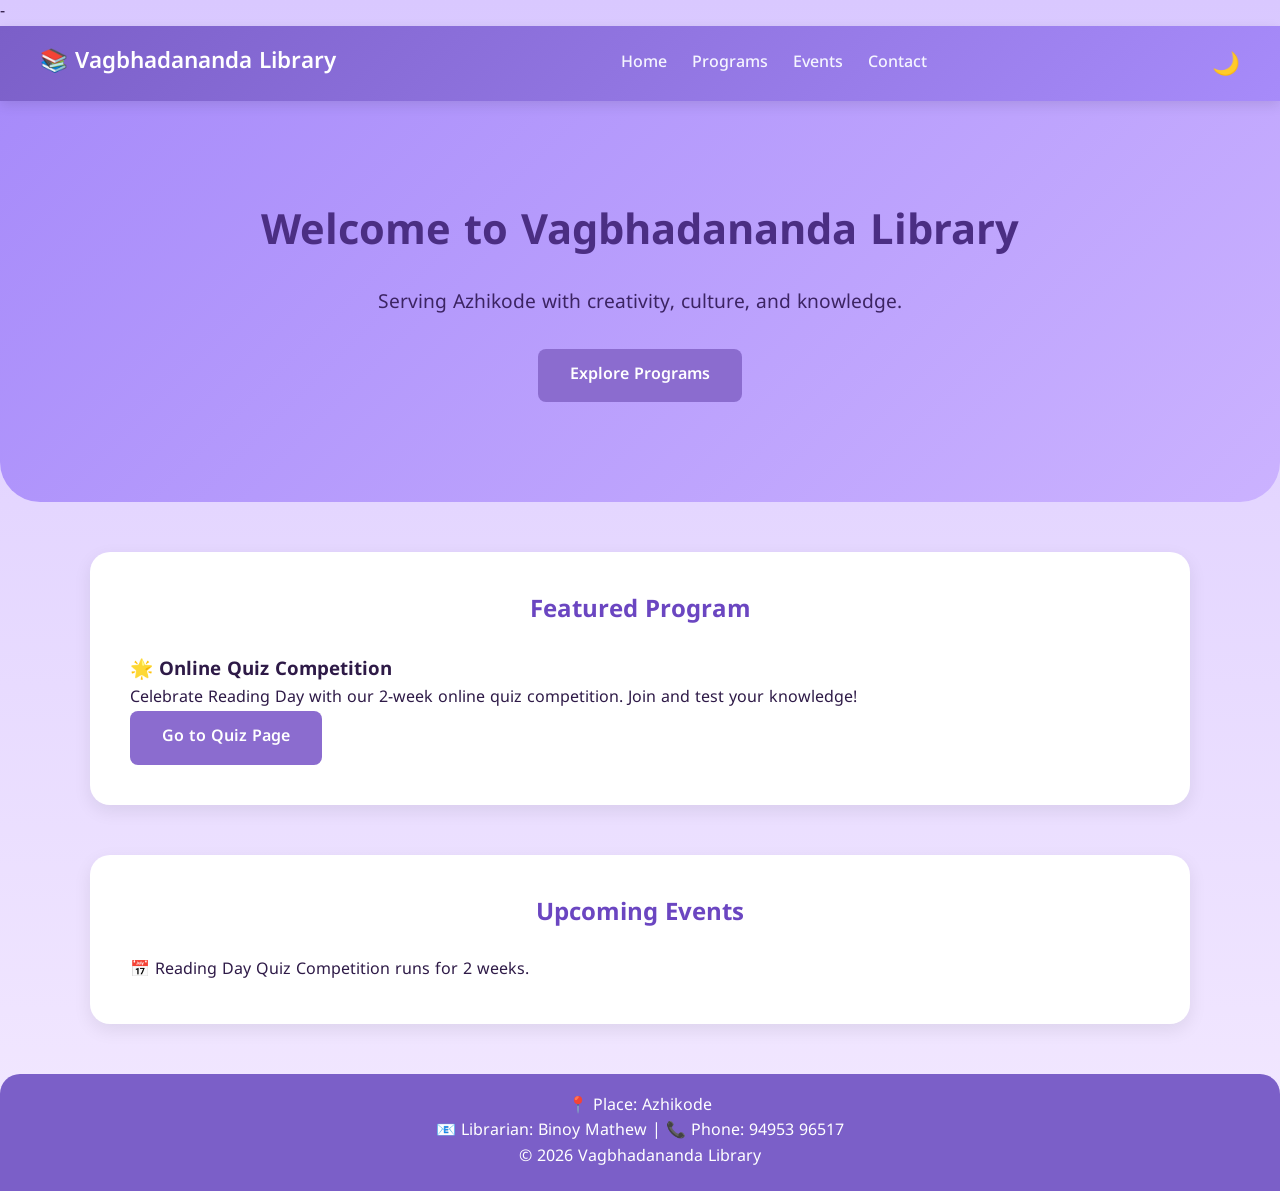
==== index.html @ 9301614c ""Launch of Azhikode Gp library Programs website"" ====
<!DOCTYPE html>
<html lang="en">
<head>
  <meta charset="UTF-8">
  <meta name="viewport" content="width=device-width, initial-scale=1.0">
  <title>Azhikode Grama Panchayat Vagbhadananda Library</title>
  <link rel="stylesheet" href="style.css">
  <link href="https://fonts.googleapis.com/css2?family=Noto+Sans+Malayalam:wght@400;700&display=swap" rel="stylesheet">
</head>
<body>
  <!-- Header -->-
  <header>
    <div class="logo">📚 Vagbhadananda Library</div>
    <nav>
      <ul>
        <li><a href="#home">Home</a></li>
        <li><a href="#programs">Programs</a></li>
        <li><a href="#events">Events</a></li>
        <li><a href="#contact">Contact</a></li>
      </ul>
    </nav>
    <button id="theme-toggle">🌙</button>
  </header>

  <!-- Hero Section -->
  <section id="home" class="hero">
    <div class="hero-text">
      <h1>Welcome to Vagbhadananda Library</h1>
      <p>Serving Azhikode with creativity, culture, and knowledge.</p>
      <a href="#programs" class="btn">Explore Programs</a>
    </div>
  </section>

  <!-- Programs -->
  <section id="programs" class="content">
    <h2>Featured Program</h2>
    <div class="cards">
      <div class="card">
        <h3>🌟 Online Quiz Competition</h3>
        <p>Celebrate Reading Day with our 2‑week online quiz competition. Join and test your knowledge!</p>
        <a href="quiz.html" class="btn">Go to Quiz Page</a>
      </div>
    </div>
  </section>

  <!-- Events -->
  <section id="events" class="content">
    <h2>Upcoming Events</h2>
    <p>📅 Reading Day Quiz Competition runs for 2 weeks.</p>
  </section>

  <!-- Footer -->
  <footer id="contact">
    <p>📍 Place: Azhikode</p>
    <p>📧 Librarian: Binoy Mathew | 📞 Phone: 94953 96517</p>
    <p>&copy; 2026 Vagbhadananda Library</p>
  </footer>

  <!-- Dark/Light Mode Script -->
  <script>
    const toggleBtn = document.getElementById('theme-toggle');
    toggleBtn.addEventListener('click', () => {
      document.body.classList.toggle('dark-mode');
      toggleBtn.textContent = document.body.classList.contains('dark-mode') ? '☀️' : '🌙';
    });
  </script>
</body>
</html>
---- style.css ----
/* Reset */
* {
  margin: 0;
  padding: 0;
  box-sizing: border-box;
}

/* Base */
body {
  font-family: "Poppins", "Noto Sans Malayalam", Arial, sans-serif;
  line-height: 1.6;
  transition: background 0.4s ease, color 0.4s ease;
}

/* 🌤 Light Theme (Lavender–Violet) */
body {
  background: linear-gradient(180deg, #d9c8ff 0%, #f3e9ff 100%);
  color: #2e1a47;
}

/* Header */
header {
  background: linear-gradient(135deg, #7b5fc8, #a78bfa);
  color: white;
  display: flex;
  justify-content: space-between;
  align-items: center;
  padding: 20px 40px;
  box-shadow: 0 4px 12px rgba(0, 0, 0, 0.1);
  position: sticky;
  top: 0;
  z-index: 1000;
}
header .logo {
  font-weight: 600;
  font-size: 1.4em;
}
nav ul {
  list-style: none;
  display: flex;
  gap: 25px;
}
nav ul li a {
  color: #f5f5ff;
  text-decoration: none;
  font-weight: 500;
  transition: color 0.3s;
}
nav ul li a:hover {
  color: #d9c8ff;
}
#theme-toggle {
  background: transparent;
  border: none;
  font-size: 1.4em;
  cursor: pointer;
  color: white;
}

/* Hero Section */
.hero {
  background: linear-gradient(135deg, #a78bfa, #cbb2ff);
  color: #2e1a47;
  text-align: center;
  padding: 100px 20px;
  border-radius: 0 0 40px 40px;
  display: flex;
  flex-direction: column;
  align-items: center;
  justify-content: center;
}
.hero h1 {
  font-size: 2.6em;
  font-weight: 700;
  color: #4b2e83;
  margin-bottom: 20px;
}
.hero p {
  font-size: 1.2em;
  color: #3c2463;
  margin-bottom: 30px;
}
.btn {
  background: #8b6ccf;
  color: white;
  padding: 14px 32px;
  border-radius: 8px;
  text-decoration: none;
  font-weight: 600;
  transition: background 0.3s, transform 0.2s;
  display: inline-block;
}
.btn:hover {
  background: #a78bfa;
  transform: scale(1.05);
}

/* Content */
.content {
  background: #ffffff;
  border-radius: 20px;
  box-shadow: 0 6px 18px rgba(0, 0, 0, 0.08);
  padding: 40px;
  margin: 50px auto;
  max-width: 1100px;
}
.content h2 {
  color: #6b46c1;
  text-align: center;
  margin-bottom: 25px;
}

/* Footer */
footer {
  background: #7b5fc8;
  color: white;
  text-align: center;
  padding: 20px;
  border-radius: 20px 20px 0 0;
}

/* 🌙 Dark Theme (Violet–Purple) */
body.dark-mode {
  background: linear-gradient(180deg, #1b1033 0%, #2a1b4d 100%);
  color: #e6e0ff;
}
body.dark-mode header {
  background: linear-gradient(135deg, #3b1e6d, #5a2ea6);
  color: #e6e0ff;
  box-shadow: 0 4px 12px rgba(0, 0, 0, 0.4);
}
body.dark-mode header .logo {
  color: #d8caff;
}
body.dark-mode nav ul li a {
  color: #d8caff;
}
body.dark-mode nav ul li a:hover {
  color: #bfa3ff;
}
body.dark-mode .hero {
  background: linear-gradient(135deg, #4b2e83, #6a3fb8);
  color: #f3e9ff;
}
body.dark-mode .hero h1 {
  color: #e6d6ff;
}
body.dark-mode .hero p {
  color: #d8caff;
}
body.dark-mode .btn {
  background: #a678ff;
  color: #fff;
}
body.dark-mode .btn:hover {
  background: #c19aff;
}
body.dark-mode .content {
  background: #2a1b4d;
  box-shadow: 0 6px 18px rgba(255, 255, 255, 0.08);
}
body.dark-mode .content h2 {
  color: #c19aff;
}
body.dark-mode footer {
  background: linear-gradient(135deg, #3b1e6d, #5a2ea6);
  color: #e6e0ff;
}

/* Login + Quiz Styling */
.login-box {
  position: static;
  transform: none;
  width: 90%;
  margin: 40px auto;
  padding: 20px;
  background: #ffffff;
  border-radius: 12px;
  box-shadow: 0 6px 18px rgba(0,0,0,0.2);
  text-align: center;
}
.input-field {
  width: 90%;
  padding: 10px;
  margin: 8px 0;
  border: 1px solid #ccc;
  border-radius: 6px;
}
.quiz-box {
  max-width: 600px;
  margin: 40px auto;
  padding: 20px;
  background: #fafafa;
  border-radius: 12px;
  box-shadow: 0 4px 12px rgba(0,0,0,0.1);
}
.choice-btn {
  display: block;
  width: 100%;
  margin: 8px 0;
  padding: 12px;
  text-align: left;
  border: none;
  border-radius: 6px;
  background: #8b6ccf;
  color: white;
  font-weight: 500;
  cursor: pointer;
  transition: background 0.3s;
}
.choice-btn:hover {
  background: #a78bfa;
}

/* Dark mode for login + quiz */
body.dark-mode .login-box {
  background: #2a1b4d;
  color: #e6e0ff;
}
body.dark-mode .input-field {
  background: #3b2a63;
  border: 1px solid #6a3fb8;
  color: #e6e0ff;
}
body.dark-mode .quiz-box {
  background: #3b2a63;
  color: #e6e0ff;
}
body.dark-mode .choice-btn {
  background: #a678ff;
}
body.dark-mode .choice-btn:hover {
  background: #c19aff;
}

/* Leaderboard Tables Grid */
.tables-grid {
  display: grid;
  grid-template-columns: repeat(2, 1fr);
  gap: 20px;
  margin: 20px;
}
.table-box {
  border: 1px solid #ccc;
  border-radius: 12px;
  padding: 15px;
  background: #fff;
  box-shadow: 0 4px 12px rgba(0,0,0,0.1);
}
.table-box h3 {
  margin-bottom: 10px;
  color: #5b3ea6;
}
.table-box table {
  width: 100%;
  border-collapse: collapse;
}
.table-box th, .table-box td {
  border: 1px solid #ddd;
  padding: 8px;
  text-align: center;
}
.table-box th {
  background: #d9c8ff;
  color: #2e1a47;
}
.table-box tr:nth-child(even) {
  background: #f8f5ff;
}

/* Dark mode for tables */
body.dark-mode .table-box {
  background: #2a1b4d;
  color: #e6e0ff;
}
body.dark-mode .table-box h3 {
  color: #c19aff;
}
body.dark-mode .table-box th {
  background: #5a2ea6;
  color: #fff;
}
body.dark-mode .table-box tr:nth-child(even) {
  background: #3b2a63;
}

/* Responsive */
@media (max-width: 768px) {
  header {
    flex-direction: column;
    text-align: center;
  }
  nav ul {
    justify-content: center;
    margin-top: 10px;
  }
  .hero {
    padding: 20px;
  }
  .content {
    padding: 20px;
  }
  footer {
    padding: 10px;
  }
}
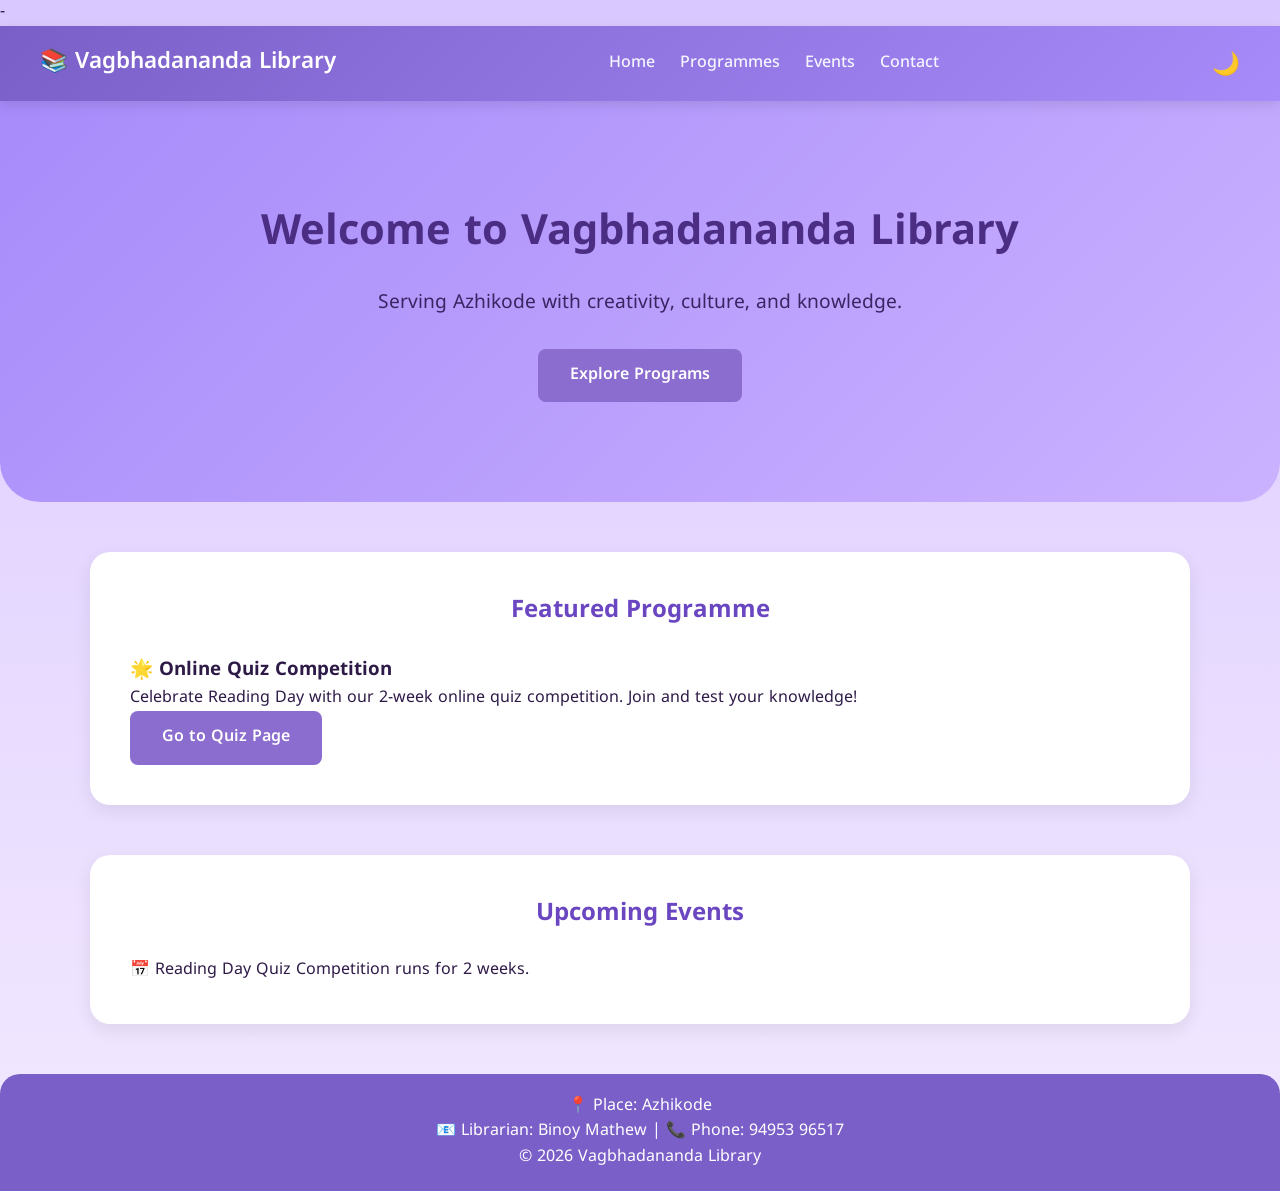
==== commit 20b8fab3: "Fix HTML formatting and update program to programme" ====
--- a/index.html
+++ b/index.html
@@ -14,7 +14,7 @@
     <nav>
       <ul>
         <li><a href="#home">Home</a></li>
-        <li><a href="#programs">Programs</a></li>
+        <li><a href="#programs">Programmes</a></li>
         <li><a href="#events">Events</a></li>
         <li><a href="#contact">Contact</a></li>
       </ul>
@@ -33,7 +33,7 @@
 
   <!-- Programs -->
   <section id="programs" class="content">
-    <h2>Featured Program</h2>
+    <h2>Featured Programme</h2>
     <div class="cards">
       <div class="card">
         <h3>🌟 Online Quiz Competition</h3>
